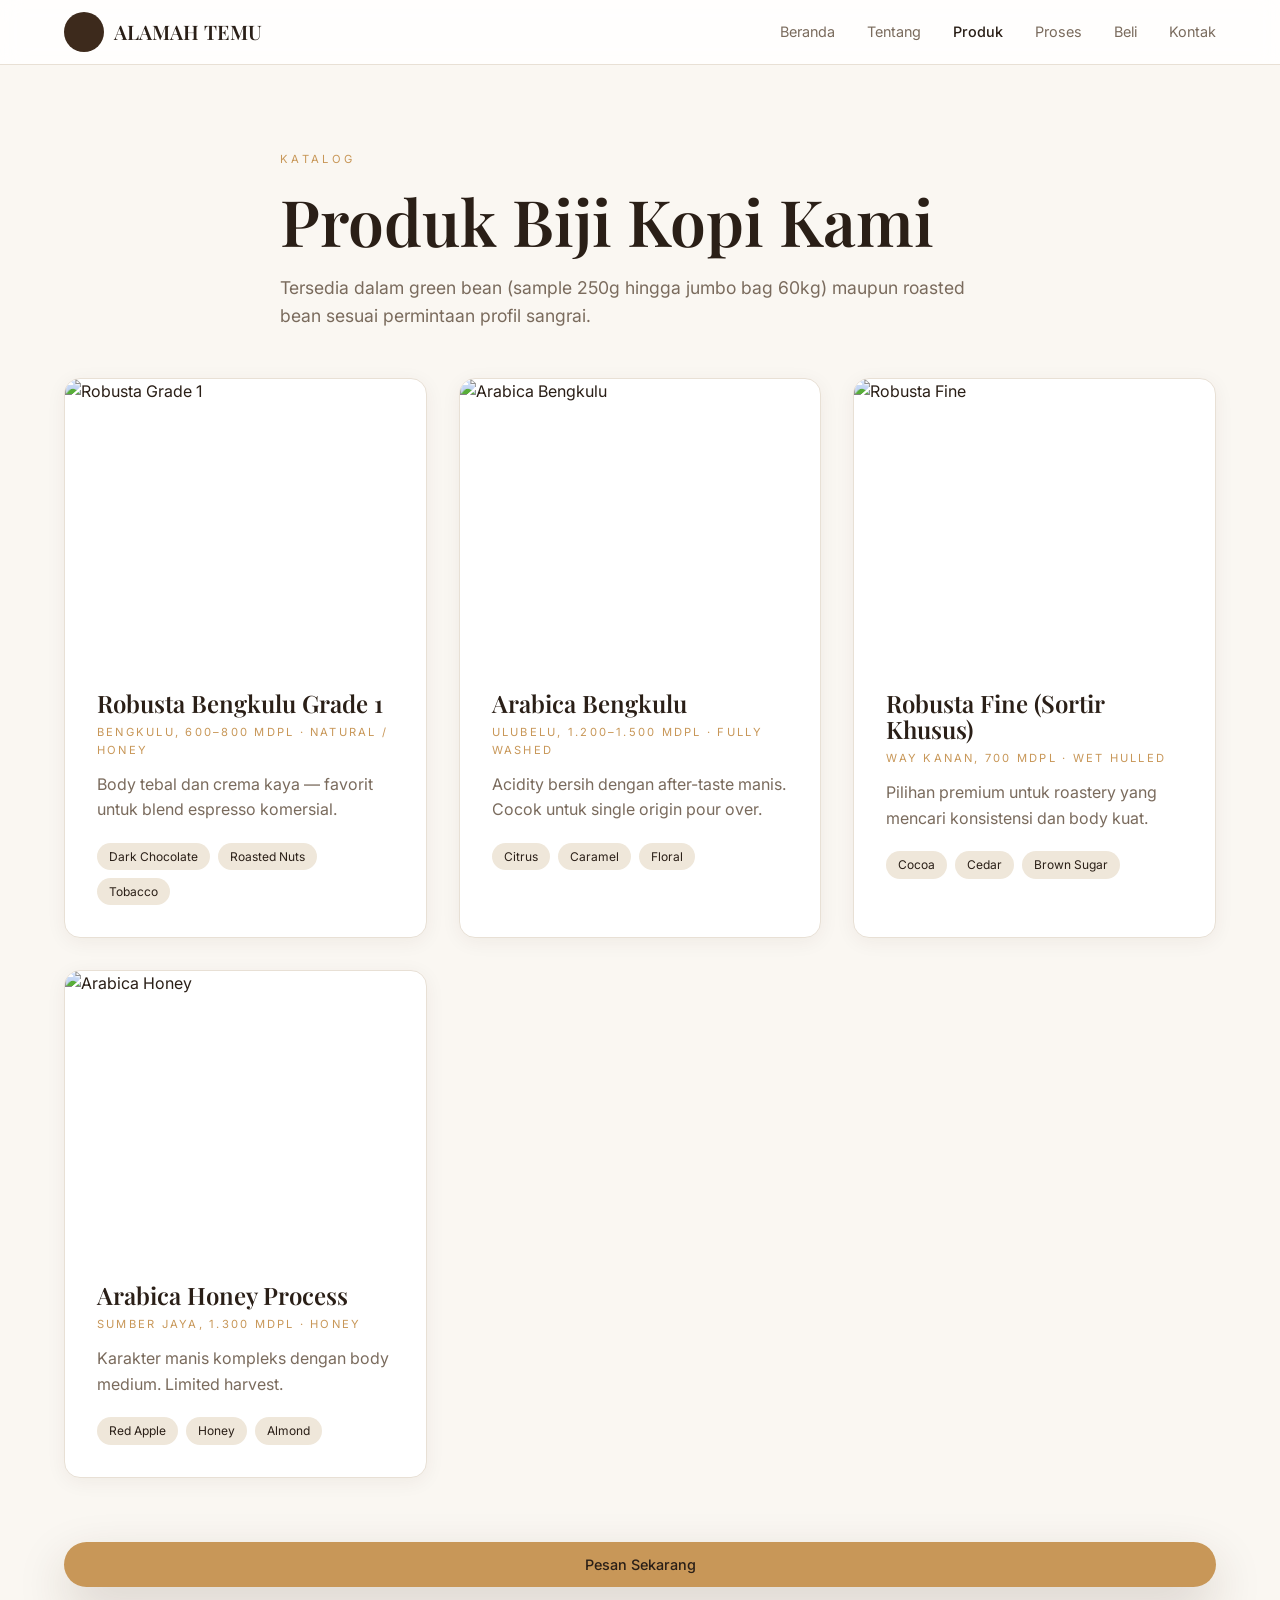
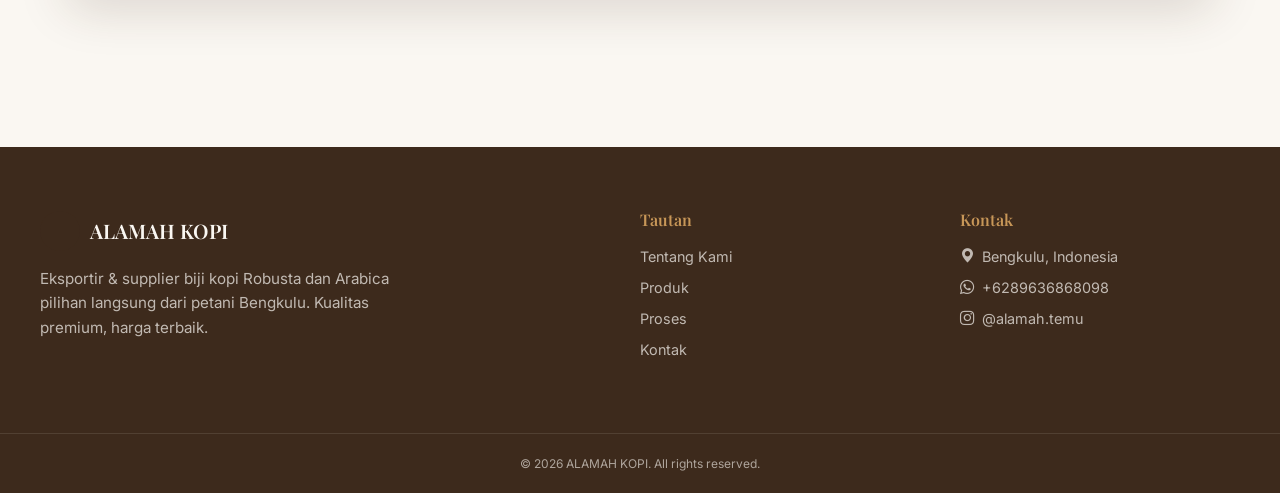
==== produk.html @ a0e9cbae "Add files via upload" ====
<!DOCTYPE html><html lang="id"><head><meta charset="UTF-8"><meta name="viewport" content="width=device-width,initial-scale=1"><link rel="preconnect" href="https://fonts.googleapis.com"><link rel="preconnect" href="https://fonts.gstatic.com" crossorigin><link href="https://fonts.googleapis.com/css2?family=Inter:wght@400;500;600&family=Playfair+Display:ital,wght@0,500;0,600;1,500&display=swap" rel="stylesheet"><link rel="stylesheet" href="styles.css"><title>Produk Biji Kopi — Robusta & Arabica Bengkulu</title><meta name="description" content="Katalog biji kopi Robusta dan Arabica Bengkulu."></head><body>
  <link rel="stylesheet" href="https://cdn.jsdelivr.net/npm/bootstrap-icons@1.11.3/font/bootstrap-icons.min.css">
<header class="site-header">
  <div class="container header-inner">
    <a href="index.html" class="logo"><span class="logo-mark"></span><span>ALAMAH TEMU</span></a>
    <nav class="nav">
      <a href="index.html">Beranda</a>
      <a href="tentang.html">Tentang</a>
      <a href="produk.html">Produk</a>
      <a href="proses.html">Proses</a>
      <a href="beli.html">Beli</a>
      <a href="kontak.html">Kontak</a>
    </nav>
    <button class="menu-toggle" aria-label="Menu">☰</button>
  </div>
  <nav class="mobile-nav">
    <a href="index.html">Beranda</a>
    <a href="tentang.html">Tentang</a>
    <a href="produk.html">Produk</a>
    <a href="proses.html">Proses</a>
    <a href="beli.html">Beli</a>
    <a href="kontak.html">Kontak</a>
  </nav>
</header>
<section class="container page-head">
  <span class="section-eyebrow">Katalog</span>
  <h1>Produk Biji Kopi Kami</h1>
  <p>Tersedia dalam green bean (sample 250g hingga jumbo bag 60kg) maupun roasted bean sesuai permintaan profil sangrai.</p>
</section>
<section class="container" style="padding-bottom:4rem"><div class="cards">
  <article class="card"><div class="card-img"><img src="assets/robusta.jpg" alt="Robusta Grade 1" loading="lazy"></div><div class="card-body"><h3>Robusta Bengkulu Grade 1</h3><div class="tag" style="margin-top:.5rem">Bengkulu, 600–800 mdpl · Natural / Honey</div><p class="card-desc">Body tebal dan crema kaya — favorit untuk blend espresso komersial.</p><div class="chips"><span class="chip">Dark Chocolate</span><span class="chip">Roasted Nuts</span><span class="chip">Tobacco</span></div></div></article>
  <article class="card"><div class="card-img"><img src="assets/arabica.jpg" alt="Arabica Bengkulu" loading="lazy"></div><div class="card-body"><h3>Arabica Bengkulu</h3><div class="tag" style="margin-top:.5rem">Ulubelu, 1.200–1.500 mdpl · Fully Washed</div><p class="card-desc">Acidity bersih dengan after-taste manis. Cocok untuk single origin pour over.</p><div class="chips"><span class="chip">Citrus</span><span class="chip">Caramel</span><span class="chip">Floral</span></div></div></article>
  <article class="card"><div class="card-img"><img src="assets/robusta.jpg" alt="Robusta Fine" loading="lazy"></div><div class="card-body"><h3>Robusta Fine (Sortir Khusus)</h3><div class="tag" style="margin-top:.5rem">Way Kanan, 700 mdpl · Wet Hulled</div><p class="card-desc">Pilihan premium untuk roastery yang mencari konsistensi dan body kuat.</p><div class="chips"><span class="chip">Cocoa</span><span class="chip">Cedar</span><span class="chip">Brown Sugar</span></div></div></article>
  <article class="card"><div class="card-img"><img src="assets/arabica.jpg" alt="Arabica Honey" loading="lazy"></div><div class="card-body"><h3>Arabica Honey Process</h3><div class="tag" style="margin-top:.5rem">Sumber Jaya, 1.300 mdpl · Honey</div><p class="card-desc">Karakter manis kompleks dengan body medium. Limited harvest.</p><div class="chips"><span class="chip">Red Apple</span><span class="chip">Honey</span><span class="chip">Almond</span></div></div></article>
</div></section>
<section class="container" style="padding-bottom:4rem;text-align:center">
  <a href="beli.html" class="btn btn-accent">Pesan Sekarang</a>
</section>
<footer class="site-footer">
  <div class="container footer-grid">
    <div>
      <div class="logo" style="color:var(--primary-fg);margin-bottom:1rem"><span class="logo-mark">☕</span><span>ALAMAH KOPI</span></div>
      <p style="color:rgba(250,247,242,.7);max-width:380px;font-size:.95rem">Eksportir & supplier biji kopi Robusta dan Arabica pilihan langsung dari petani Bengkulu. Kualitas premium, harga terbaik.</p>
    </div>
    <div>
      <h4>Tautan</h4>
      <ul>
        <li><a href="tentang.html">Tentang Kami</a></li>
        <li><a href="produk.html">Produk</a></li>
        <li><a href="proses.html">Proses</a></li>
        <li><a href="kontak.html">Kontak</a></li>
      </ul>
    </div>
    <div>
      <h4>Kontak</h4>
      <ul>
        <li><i class="bi bi-geo-alt-fill"></i>Bengkulu, Indonesia</li>
        <li><i class="bi bi-whatsapp"></i>+6289636868098</li>
        <li><i class="bi bi-instagram"></i><a href="https://www.instagram.com/alamah.temu/?__d=dist">@alamah.temu</a></li>
      </ul>
    </div>
  </div>
  <div class="footer-bottom">© <span id="yr"></span> ALAMAH KOPI. All rights reserved.</div>
</footer>
<script>document.getElementById('yr').textContent=new Date().getFullYear()</script>
<script src="script.js"></script></body></html>
---- styles.css ----
/* ============================================
   Alamah Kopi — Complete Stylesheet
   ============================================ */

/* Reset */
*,
*::before,
*::after {
  box-sizing: border-box;
  margin: 0;
  padding: 0;
}

/* Design tokens */
:root {
  --bg: #faf7f2;
  --fg: #2a1f17;
  --muted: #7a6b5d;
  --card: #ffffff;
  --border: #e8e0d5;
  --primary: #3d2a1c;
  --primary-fg: #faf7f2;
  --accent: #c89758;
  --accent-fg: #2a1f17;
  --secondary: #efe7da;
  --shadow-soft: 0 4px 20px rgba(60, 40, 20, 0.06);
  --shadow-warm: 0 20px 50px rgba(60, 40, 20, 0.18);
  --gradient-hero: linear-gradient(135deg, rgba(40, 25, 15, 0.85), rgba(60, 40, 20, 0.5));
  --gradient-gold: linear-gradient(135deg, #e8c98a, #c89758);
  --radius: 1rem;
}

/* Base */
html {
  scroll-behavior: smooth;
}

body {
  font-family: 'Inter', system-ui, sans-serif;
  background: var(--bg);
  color: var(--fg);
  line-height: 1.6;
  -webkit-font-smoothing: antialiased;
}

h1, h2, h3, h4 {
  font-family: 'Playfair Display', Georgia, serif;
  font-weight: 600;
  line-height: 1.1;
  color: var(--fg);
}

a {
  color: inherit;
  text-decoration: none;
}

img {
  max-width: 100%;
  display: block;
}

.container {
  max-width: 1200px;
  margin: 0 auto;
  padding: 0 1.5rem;
}

/* ===== Header ===== */
.site-header {
  position: sticky;
  top: 0;
  z-index: 40;
  backdrop-filter: blur(10px);
  .background: rgba(250, 247, 242, 0.85);
  background: rgba(255, 255, 255, 0.85);
  border-bottom: 1px solid var(--border);
}

.header-inner {
  display: flex;
  align-items: center;
  justify-content: space-between;
  height: 64px;
}

.logo {
  display: flex;
  align-items: center;
  gap: 0.6rem;
  font-family: 'Playfair Display', serif;
  font-size: 1.25rem;
  font-weight: 600;
}

.logo-mark {
  width: 40px;
  height: 40px;
  border-radius: 50%;
  background: var(--primary) url('assets/logo-kopi.png') center/cover no-repeat;
  font-size: 0;
  overflow: hidden;
  flex-shrink: 0;
}

.nav {
  display: none;
  gap: 2rem;
  font-size: 0.9rem;
}

.nav a {
  color: var(--muted);
  transition: color 0.2s;
}

.nav a:hover,
.nav a.active {
  color: var(--fg);
  font-weight: 500;
}

.btn {
  display: inline-flex;
  align-items: center;
  gap: 0.5rem;
  padding: 0.7rem 1.5rem;
  border-radius: 999px;
  font-weight: 500;
  font-size: 0.9rem;
  transition: opacity 0.2s, transform 0.2s;
  cursor: pointer;
  border: none;
}

.btn-primary {
  background: var(--primary);
  color: var(--primary-fg);
}

.btn-accent {
  background: var(--accent);
  color: var(--accent-fg);
  box-shadow: var(--shadow-warm);
}

.btn-outline {
  background: transparent;
  border: 1px solid rgba(250, 247, 242, 0.3);
  color: var(--primary-fg);
}

.btn:hover {
  opacity: 0.9;
}

.menu-toggle {
  display: block;
  background: none;
  border: none;
  cursor: pointer;
  font-size: 1.5rem;
  color: var(--fg);
}

.mobile-nav {
  display: none;
  flex-direction: column;
  padding: 1rem 1.5rem;
  border-top: 1px solid var(--border);
  background: var(--bg);
}

.mobile-nav.open {
  display: flex;
}

.mobile-nav a {
  padding: 0.6rem 0;
  color: var(--muted);
}

.mobile-nav a.active {
  color: var(--fg);
  font-weight: 600;
}

@media (min-width: 768px) {
  .nav {
    display: flex;
  }
  .menu-toggle {
    display: none;
  }
}

/* ===== Hero ===== */
.hero {
  position: relative;
  overflow: hidden;
  color: var(--primary-fg);
}

.hero-bg {
  position: absolute;
  inset: 0;
  width: 100%;
  height: 100%;
  object-fit: cover;
  z-index: -2;
}

.hero-overlay {
  position: absolute;
  inset: 0;
  background: var(--gradient-hero);
  z-index: -1;
}

.hero-inner {
  padding: 8rem 0;
}

.eyebrow {
  display: inline-block;
  font-size: 0.7rem;
  letter-spacing: 0.3em;
  text-transform: uppercase;
  color: var(--accent);
  margin-bottom: 1.5rem;
}

.hero h1 {
  font-size: clamp(2.5rem, 6vw, 4.5rem);
  max-width: 760px;
}

.hero h1 .italic {
  font-style: italic;
  color: var(--accent);
}

.hero p {
  margin-top: 1.5rem;
  max-width: 560px;
  font-size: 1.1rem;
  color: rgba(250, 247, 242, 0.8);
}

.hero-cta {
  margin-top: 2.5rem;
  display: flex;
  flex-wrap: wrap;
  gap: 1rem;
}

@media (min-width: 768px) {
  .hero-inner {
    padding: 11rem 0;
  }
}

/* ===== Sections ===== */
.section {
  padding: 6rem 0;
}

.section-sm {
  padding: 3rem 0;
}

.section-secondary {
  background: rgba(239, 231, 218, 0.4);
}

.bordered {
  border-top: 1px solid var(--border);
  border-bottom: 1px solid var(--border);
  background: rgba(239, 231, 218, 0.4);
}

/* ===== Stats ===== */
.stats {
  display: grid;
  grid-template-columns: repeat(2, 1fr);
  gap: 2rem;
  text-align: center;
}

.stat-v {
  font-family: 'Playfair Display', serif;
  font-size: 2.5rem;
  color: var(--primary);
}

.stat-l {
  font-size: 0.7rem;
  letter-spacing: 0.2em;
  text-transform: uppercase;
  color: var(--muted);
  margin-top: 0.5rem;
}

@media (min-width: 768px) {
  .stats {
    grid-template-columns: repeat(4, 1fr);
  }
}

/* ===== About / Two-column ===== */
.two-col {
  display: grid;
  gap: 4rem;
  align-items: center;
}

.section-eyebrow {
  font-size: 0.7rem;
  letter-spacing: 0.3em;
  text-transform: uppercase;
  color: var(--accent);
}

.section h2 {
  font-size: clamp(2rem, 4vw, 3rem);
  margin-top: 0.75rem;
  line-height: 1.2;
}

.lead {
  margin-top: 1.5rem;
  color: var(--muted);
}

.features {
  margin-top: 2rem;
  display: grid;
  grid-template-columns: repeat(2, 1fr);
  gap: 1.5rem;
}

.feature {
  display: flex;
  gap: 0.75rem;
}

.feature-icon {
  font-size: 1.4rem;
  color: var(--accent);
  flex-shrink: 0;
}

.feature-t {
  font-weight: 500;
}

.feature-d {
  font-size: 0.875rem;
  color: var(--muted);
}

.img-wrap {
  position: relative;
}

.img-wrap img {
  border-radius: 1rem;
  aspect-ratio: 4 / 5;
  object-fit: cover;
  box-shadow: var(--shadow-warm);
  width: 100%;
}

.img-badge {
  display: none;
  position: absolute;
  bottom: -1.5rem;
  left: -1.5rem;
  background: var(--card);
  border: 1px solid var(--border);
  border-radius: 0.75rem;
  padding: 1.25rem;
  max-width: 220px;
  box-shadow: var(--shadow-soft);
}

.img-badge .v {
  font-family: 'Playfair Display', serif;
  font-size: 1.875rem;
  color: var(--primary);
}

.img-badge .l {
  font-size: 0.75rem;
  color: var(--muted);
  margin-top: 0.25rem;
}

@media (min-width: 768px) {
  .two-col {
    grid-template-columns: 1fr 1fr;
  }
  .img-badge {
    display: block;
  }
}

/* ===== Products / Cards ===== */
.section-head {
  display: flex;
  justify-content: space-between;
  align-items: flex-end;
  flex-wrap: wrap;
  gap: 1.5rem;
  margin-bottom: 3rem;
}

.cards {
  display: grid;
  gap: 2rem;
  grid-template-columns: repeat(auto-fit, minmax(300px, 1fr));
}

.card {
  background: var(--card);
  border: 1px solid var(--border);
  border-radius: 1rem;
  overflow: hidden;
  box-shadow: var(--shadow-soft);
  transition: box-shadow 0.3s, transform 0.3s;
}

.card:hover {
  box-shadow: var(--shadow-warm);
}

.card-img {
  aspect-ratio: 4 / 3;
  overflow: hidden;
}

.card-img img {
  width: 100%;
  height: 100%;
  object-fit: cover;
  transition: transform 0.7s;
}

.card:hover .card-img img {
  transform: scale(1.05);
}

.card-body {
  padding: 2rem;
}

.tag {
  font-size: 0.7rem;
  letter-spacing: 0.2em;
  text-transform: uppercase;
  color: var(--accent);
}

.card h3 {
  font-size: 1.5rem;
  margin-top: 0.5rem;
}

.card-desc {
  margin-top: 0.75rem;
  color: var(--muted);
}

.chips {
  margin-top: 1.25rem;
  display: flex;
  flex-wrap: wrap;
  gap: 0.5rem;
}

.chip {
  font-size: 0.75rem;
  padding: 0.25rem 0.75rem;
  border-radius: 999px;
  background: var(--secondary);
  color: var(--fg);
}

.link-arrow {
  font-size: 0.9rem;
  font-weight: 500;
  color: var(--primary);
  display: inline-flex;
  align-items: center;
  gap: 0.25rem;
  transition: gap 0.2s;
}

.link-arrow:hover {
  gap: 0.5rem;
}

/* ===== CTA ===== */
.cta-box {
  border-radius: 1.5rem;
  padding: 4rem 2rem;
  text-align: center;
  background: var(--gradient-gold);
  color: var(--primary);
}

.cta-box h2 {
  color: var(--primary);
  max-width: 640px;
  margin: 0 auto;
}

.cta-box p {
  margin-top: 1rem;
  max-width: 520px;
  margin-left: auto;
  margin-right: auto;
  color: rgba(42, 31, 23, 0.8);
}

.cta-box .btn {
  margin-top: 2rem;
}

/* ===== Footer ===== */
.site-footer {
  background: var(--primary);
  color: var(--primary-fg);
  margin-top: 6rem;
}

.footer-grid {
  display: grid;
  gap: 2.5rem;
  padding: 4rem 0;
  grid-template-columns: 1fr;
}

.footer-grid h4 {
  font-family: 'Playfair Display', serif;
  color: var(--accent);
  font-size: 1rem;
  margin-bottom: 1rem;
}

.footer-grid ul {
  list-style: none;
}

.footer-grid li {
  margin-bottom: 0.5rem;
  color: rgba(250, 247, 242, 0.7);
  font-size: 0.9rem;
  display: flex;
  align-items: center;
  gap: 0.5rem;
}

.footer-grid a:hover {
  color: var(--accent);
}

.footer-bottom {
  border-top: 1px solid rgba(250, 247, 242, 0.1);
  padding: 1.25rem 0;
  text-align: center;
  font-size: 0.75rem;
  color: rgba(250, 247, 242, 0.6);
}

@media (min-width: 768px) {
  .footer-grid {
    grid-template-columns: 2fr 1fr 1fr;
  }
}

/* ===== Page heads ===== */
.page-head {
  padding: 5rem 0 3rem;
  max-width: 720px;
}

.page-head h1 {
  font-size: clamp(2.5rem, 5vw, 4rem);
  margin-top: 1rem;
  line-height: 1.05;
}

.page-head p {
  margin-top: 1.25rem;
  font-size: 1.1rem;
  color: var(--muted);
}

/* ============================================
   PROSES PAGE STYLES (Dengan Foto)
   ============================================ */

.proses-steps {
  padding-bottom: 5rem;
}

.steps {
  display: grid;
  gap: 2rem;
  grid-template-columns: 1fr;
  margin-top: 2rem;
}

/* Step Card */
.step {
  display: flex;
  flex-direction: column;
  background: var(--card, #ffffff);
  border: 1px solid var(--border, #e8e0d5);
  border-radius: 1rem;
  overflow: hidden;
  box-shadow: var(--shadow-soft, 0 4px 20px rgba(60, 40, 20, 0.06));
  transition: transform 0.3s, box-shadow 0.3s;
}

.step:hover {
  transform: translateY(-6px);
  box-shadow: var(--shadow-warm, 0 20px 50px rgba(60, 40, 20, 0.18));
}

/* Step Image */
.step-img {
  width: 100%;
  height: 220px;
  overflow: hidden;
  background: var(--secondary, #efe7da);
  flex-shrink: 0;
}

.step-img img {
  width: 100%;
  height: 100%;
  object-fit: cover;
  transition: transform 0.5s ease;
}

.step:hover .step-img img {
  transform: scale(1.06);
}

/* Step Content */
.step-content {
  padding: 1.5rem 2rem 2rem;
  flex: 1;
}

.step-n {
  font-family: 'Playfair Display', Georgia, serif;
  font-size: 2.5rem;
  font-weight: 600;
  color: rgba(200, 151, 88, 0.8);
  line-height: 1;
  letter-spacing: -0.02em;
}

.step-content h3 {
  font-family: 'Inter', sans-serif;
  font-weight: 600;
  font-size: 1.25rem;
  margin-top: 0.5rem;
  color: var(--fg, #2a1f17);
  line-height: 1.3;
}

.step-content p {
  margin-top: 0.75rem;
  color: var(--muted, #7a6b5d);
  font-size: 0.95rem;
  line-height: 1.7;
}

/* Responsive Steps */
@media (min-width: 640px) {
  .steps {
    grid-template-columns: repeat(2, 1fr);
    gap: 1.5rem;
  }
  .step-img {
    height: 200px;
  }
}

@media (min-width: 1024px) {
  .steps {
    grid-template-columns: repeat(3, 1fr);
    gap: 2rem;
  }
  .step-img {
    height: 200px;
  }
  .step-content {
    padding: 1.5rem 1.75rem 1.75rem;
  }
  .step-n {
    font-size: 2rem;
  }
  .step-content h3 {
    font-size: 1.1rem;
  }
}

@media (max-width: 480px) {
  .step-img {
    height: 180px;
  }
  .step-content {
    padding: 1rem 1.25rem 1.5rem;
  }
  .step-n {
    font-size: 2rem;
  }
  .step-content h3 {
    font-size: 1.1rem;
  }
  .step-content p {
    font-size: 0.9rem;
  }
}

/* ===== About page ===== */
.cover {
  width: 100%;
  max-width: 700px;
  height: 900px;
  object-fit: contain;
  display: block;
  margin: 0 auto;
  border-radius: 1rem;
  box-shadow: var(--shadow-warm);
}

.values {
  display: grid;
  gap: 2.5rem;
  grid-template-columns: repeat(auto-fit, minmax(260px, 1fr));
  padding: 5rem 0;
}

.value {
  background: var(--card);
  border: 1px solid var(--border);
  border-radius: 1rem;
  padding: 2rem;
  box-shadow: var(--shadow-soft);
}

.value h3 {
  font-size: 1.5rem;
  color: var(--primary);
}

.value p {
  margin-top: 0.75rem;
  color: var(--muted);
}

/* ===== Contact ===== */
.contact-grid {
  display: flex;
  justify-content: center;
  gap: 3rem;
  grid-template-columns: 1fr;
}

#contact-form {
  width: 100%;
  max-width: 550px;
}

.info-block {
  margin-bottom: 1.5rem;
}

.info-block .lbl {
  font-size: 0.7rem;
  letter-spacing: 0.2em;
  text-transform: uppercase;
  color: var(--accent);
  margin-bottom: 0.25rem;
}

.info-block .val {
  font-size: 1rem;
}

form {
  background: var(--card);
  border: 1px solid var(--border);
  border-radius: 1rem;
  padding: 2rem;
  box-shadow: var(--shadow-soft);
}

.field {
  margin-bottom: 1.25rem;
}

.field label {
  display: block;
  font-size: 0.875rem;
  font-weight: 500;
  margin-bottom: 0.4rem;
}

.field input,
.field textarea,
.field select {
  width: 100%;
  padding: 0.7rem 0.9rem;
  border: 1px solid var(--border);
  border-radius: 0.5rem;
  font-family: inherit;
  font-size: 0.95rem;
  background: var(--bg);
  color: var(--fg);
}

.field input:focus,
.field textarea:focus,
.field select:focus {
  outline: 2px solid var(--accent);
  outline-offset: 1px;
}

.field textarea {
  min-height: 120px;
  resize: vertical;
}

@media (min-width: 768px) {
  .contact-grid {
    grid-template-columns: 1fr 1fr;
  }
}

/* ============================================
   BELI PAGE STYLES
   ============================================ */

.beli-grid {
  display: grid;
  gap: 2.5rem;
  padding-bottom: 4rem;
}

@media (min-width: 1024px) {
  .beli-grid {
    grid-template-columns: 2fr 1.2fr;
    align-items: start;
  }
}

/* Product Selector */
.product-selector h2 {
  font-size: 1.5rem;
  margin-bottom: 1.5rem;
  font-family: 'Playfair Display', Georgia, serif;
}

.product-item {
  background: var(--card);
  border: 1px solid var(--border);
  border-radius: var(--radius);
  padding: 1.25rem 1.5rem;
  margin-bottom: 1rem;
  display: flex;
  flex-wrap: wrap;
  align-items: center;
  justify-content: space-between;
  gap: 1rem;
  transition: box-shadow 0.2s, border-color 0.2s;
  cursor: pointer;
}

.product-item:hover {
  box-shadow: var(--shadow-soft);
}

.product-item.active {
  border-color: var(--accent);
  box-shadow: 0 0 0 2px var(--accent);
}

.product-info {
  flex: 2;
  min-width: 160px;
}

.product-info h3 {
  font-family: 'Inter', sans-serif;
  font-weight: 600;
  font-size: 1.05rem;
  color: var(--fg);
}

.product-info .desc {
  font-size: 0.85rem;
  color: var(--muted);
  margin-top: 0.2rem;
}

.product-price {
  font-weight: 600;
  font-size: 1.1rem;
  color: var(--primary);
  margin-top: 0.3rem;
}

.product-price small {
  font-weight: 400;
  font-size: 0.75rem;
  color: var(--muted);
}

/* Quantity Control */
.product-qty {
  display: flex;
  align-items: center;
  gap: 0.5rem;
  background: var(--bg);
  border-radius: 2rem;
  padding: 0.1rem 0.1rem;
  border: 1px solid var(--border);
  flex-shrink: 0;
}

.product-qty button {
  width: 32px;
  height: 32px;
  border: none;
  background: transparent;
  font-size: 1.2rem;
  cursor: pointer;
  border-radius: 50%;
  display: flex;
  align-items: center;
  justify-content: center;
  color: var(--fg);
  transition: background 0.2s;
  font-weight: 500;
}

.product-qty button:hover {
  background: var(--secondary);
}

.product-qty .qty-value {
  min-width: 28px;
  text-align: center;
  font-weight: 500;
  font-size: 1rem;
}

/* Order Form */
.order-form {
  background: var(--card);
  border: 1px solid var(--border);
  border-radius: var(--radius);
  padding: 2rem;
  box-shadow: var(--shadow-soft);
  margin-top: 2rem;
}

.order-form h2 {
  font-size: 1.5rem;
  margin-bottom: 1.5rem;
  font-family: 'Playfair Display', Georgia, serif;
}

.order-form .field {
  margin-bottom: 1.25rem;
}

.order-form label {
  display: block;
  font-size: 0.875rem;
  font-weight: 500;
  margin-bottom: 0.4rem;
}

.order-form input,
.order-form textarea {
  width: 100%;
  padding: 0.7rem 0.9rem;
  border: 1px solid var(--border);
  border-radius: 0.5rem;
  font-family: inherit;
  font-size: 0.95rem;
  background: var(--bg);
  color: var(--fg);
  transition: border-color 0.2s;
}

.order-form input:focus,
.order-form textarea:focus {
  outline: none;
  border-color: var(--accent);
  box-shadow: 0 0 0 3px rgba(200, 151, 88, 0.2);
}

.order-form textarea {
  min-height: 80px;
  resize: vertical;
}

/* Ringkasan */
.ringkasan {
  background: var(--card);
  border: 1px solid var(--border);
  border-radius: var(--radius);
  padding: 2rem;
  box-shadow: var(--shadow-soft);
  position: sticky;
  top: 5rem;
}

.ringkasan h2 {
  font-size: 1.5rem;
  margin-bottom: 1.5rem;
  font-family: 'Playfair Display', Georgia, serif;
}

.ringkasan-item {
  display: flex;
  justify-content: space-between;
  padding: 0.75rem 0;
  border-bottom: 1px solid var(--border);
  font-size: 0.95rem;
}

.ringkasan-item .item-info {
  flex: 1;
}

.ringkasan-item .item-name {
  font-weight: 500;
}

.ringkasan-item .item-detail {
  font-size: 0.8rem;
  color: var(--muted);
}

.ringkasan-item .item-total {
  font-weight: 600;
  white-space: nowrap;
  padding-left: 1rem;
}

.ringkasan-ongkir {
  display: flex;
  justify-content: space-between;
  padding: 0.75rem 0;
  font-size: 0.95rem;
  color: var(--muted);
  border-bottom: 1px solid var(--border);
}

.ringkasan-total {
  display: flex;
  justify-content: space-between;
  padding: 1rem 0 0;
  font-size: 1.2rem;
  font-weight: 700;
  color: var(--primary);
}

.empty-ringkasan {
  color: var(--muted);
  text-align: center;
  padding: 1.5rem 0;
  font-style: italic;
}

/* Button Full Width */
.btn {
  width: 100%;
  justify-content: center;
}
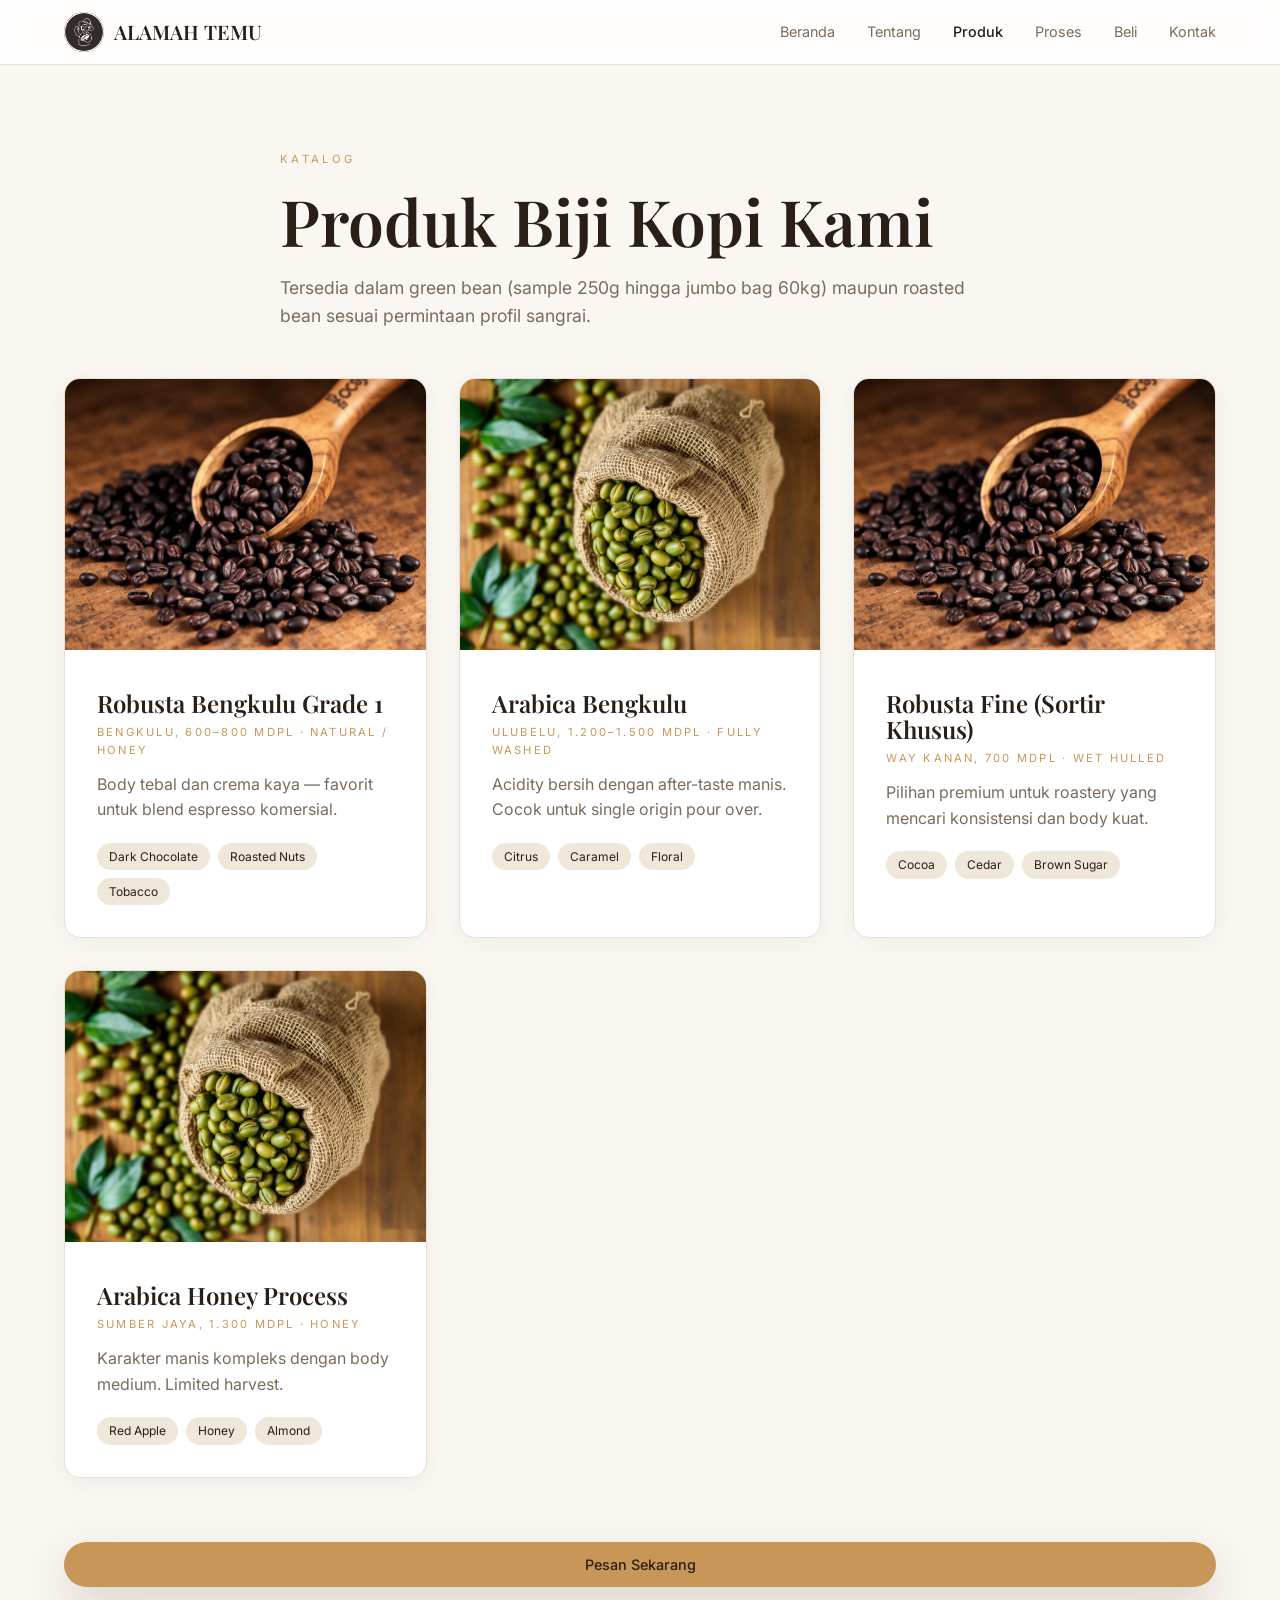
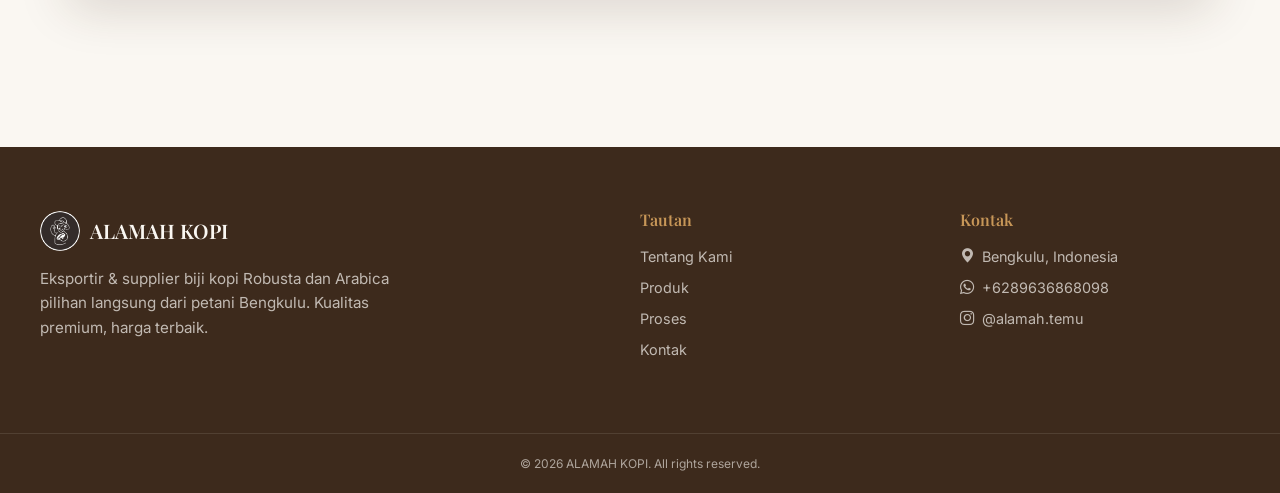
==== commit 0519232c: "Update produk.html" ====
--- a/produk.html
+++ b/produk.html
@@ -28,10 +28,10 @@
   <p>Tersedia dalam green bean (sample 250g hingga jumbo bag 60kg) maupun roasted bean sesuai permintaan profil sangrai.</p>
 </section>
 <section class="container" style="padding-bottom:4rem"><div class="cards">
-  <article class="card"><div class="card-img"><img src="assets/robusta.jpg" alt="Robusta Grade 1" loading="lazy"></div><div class="card-body"><h3>Robusta Bengkulu Grade 1</h3><div class="tag" style="margin-top:.5rem">Bengkulu, 600–800 mdpl · Natural / Honey</div><p class="card-desc">Body tebal dan crema kaya — favorit untuk blend espresso komersial.</p><div class="chips"><span class="chip">Dark Chocolate</span><span class="chip">Roasted Nuts</span><span class="chip">Tobacco</span></div></div></article>
-  <article class="card"><div class="card-img"><img src="assets/arabica.jpg" alt="Arabica Bengkulu" loading="lazy"></div><div class="card-body"><h3>Arabica Bengkulu</h3><div class="tag" style="margin-top:.5rem">Ulubelu, 1.200–1.500 mdpl · Fully Washed</div><p class="card-desc">Acidity bersih dengan after-taste manis. Cocok untuk single origin pour over.</p><div class="chips"><span class="chip">Citrus</span><span class="chip">Caramel</span><span class="chip">Floral</span></div></div></article>
-  <article class="card"><div class="card-img"><img src="assets/robusta.jpg" alt="Robusta Fine" loading="lazy"></div><div class="card-body"><h3>Robusta Fine (Sortir Khusus)</h3><div class="tag" style="margin-top:.5rem">Way Kanan, 700 mdpl · Wet Hulled</div><p class="card-desc">Pilihan premium untuk roastery yang mencari konsistensi dan body kuat.</p><div class="chips"><span class="chip">Cocoa</span><span class="chip">Cedar</span><span class="chip">Brown Sugar</span></div></div></article>
-  <article class="card"><div class="card-img"><img src="assets/arabica.jpg" alt="Arabica Honey" loading="lazy"></div><div class="card-body"><h3>Arabica Honey Process</h3><div class="tag" style="margin-top:.5rem">Sumber Jaya, 1.300 mdpl · Honey</div><p class="card-desc">Karakter manis kompleks dengan body medium. Limited harvest.</p><div class="chips"><span class="chip">Red Apple</span><span class="chip">Honey</span><span class="chip">Almond</span></div></div></article>
+  <article class="card"><div class="card-img"><img src="robusta.jpg" alt="Robusta Grade 1" loading="lazy"></div><div class="card-body"><h3>Robusta Bengkulu Grade 1</h3><div class="tag" style="margin-top:.5rem">Bengkulu, 600–800 mdpl · Natural / Honey</div><p class="card-desc">Body tebal dan crema kaya — favorit untuk blend espresso komersial.</p><div class="chips"><span class="chip">Dark Chocolate</span><span class="chip">Roasted Nuts</span><span class="chip">Tobacco</span></div></div></article>
+  <article class="card"><div class="card-img"><img src="arabica.jpg" alt="Arabica Bengkulu" loading="lazy"></div><div class="card-body"><h3>Arabica Bengkulu</h3><div class="tag" style="margin-top:.5rem">Ulubelu, 1.200–1.500 mdpl · Fully Washed</div><p class="card-desc">Acidity bersih dengan after-taste manis. Cocok untuk single origin pour over.</p><div class="chips"><span class="chip">Citrus</span><span class="chip">Caramel</span><span class="chip">Floral</span></div></div></article>
+  <article class="card"><div class="card-img"><img src="robusta.jpg" alt="Robusta Fine" loading="lazy"></div><div class="card-body"><h3>Robusta Fine (Sortir Khusus)</h3><div class="tag" style="margin-top:.5rem">Way Kanan, 700 mdpl · Wet Hulled</div><p class="card-desc">Pilihan premium untuk roastery yang mencari konsistensi dan body kuat.</p><div class="chips"><span class="chip">Cocoa</span><span class="chip">Cedar</span><span class="chip">Brown Sugar</span></div></div></article>
+  <article class="card"><div class="card-img"><img src="arabica.jpg" alt="Arabica Honey" loading="lazy"></div><div class="card-body"><h3>Arabica Honey Process</h3><div class="tag" style="margin-top:.5rem">Sumber Jaya, 1.300 mdpl · Honey</div><p class="card-desc">Karakter manis kompleks dengan body medium. Limited harvest.</p><div class="chips"><span class="chip">Red Apple</span><span class="chip">Honey</span><span class="chip">Almond</span></div></div></article>
 </div></section>
 <section class="container" style="padding-bottom:4rem;text-align:center">
   <a href="beli.html" class="btn btn-accent">Pesan Sekarang</a>
--- a/styles.css
+++ b/styles.css
@@ -97,7 +97,7 @@
   width: 40px;
   height: 40px;
   border-radius: 50%;
-  background: var(--primary) url('assets/logo-kopi.png') center/cover no-repeat;
+  background: var(--primary) url('logo-kopi.png') center/cover no-repeat;
   font-size: 0;
   overflow: hidden;
   flex-shrink: 0;
@@ -1087,4 +1087,4 @@
 .btn {
   width: 100%;
   justify-content: center;
-}+}
